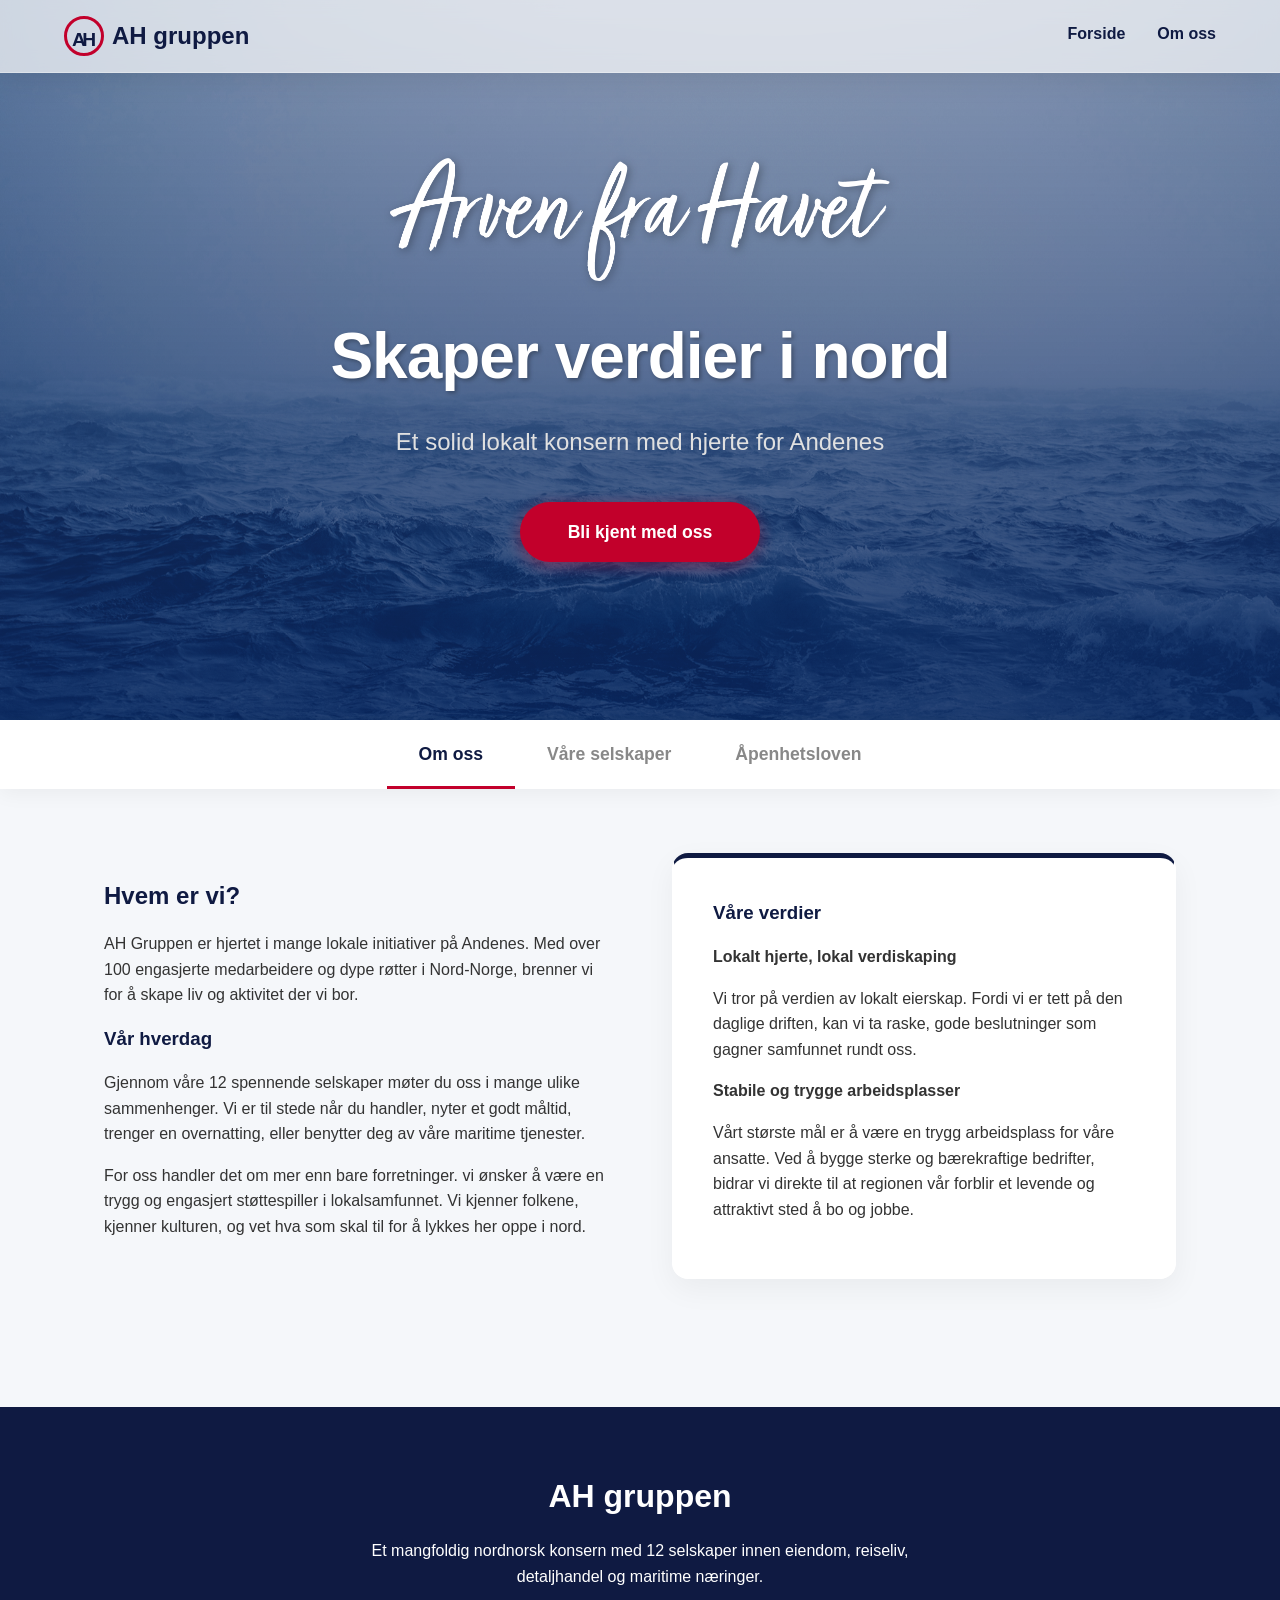
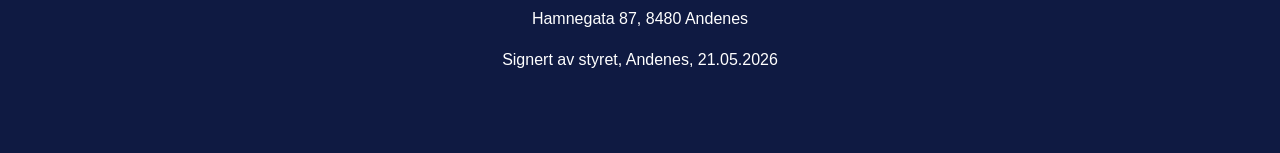
==== index.html @ 5d2a9a2b "Add files via upload" ====
<!DOCTYPE html>
<html lang="no">
<head>
    <meta charset="UTF-8">
    <meta name="viewport" content="width=device-width, initial-scale=1.0">
    <title>AH Gruppen - Arven fra Havet</title>
    <meta name="description" content="AH Gruppen er et nordnorsk konsern med virksomhet innen eiendom, detaljhandel og maritime næringer.">
    <link rel="stylesheet" href="style.css">
    <link rel="preconnect" href="https://fonts.googleapis.com">
    <link rel="preconnect" href="https://fonts.gstatic.com" crossorigin>
    <link rel="icon" href="assets/AHLOGO.png" type="image/png">
    <script src="app.js" defer></script>
</head>
<body>
    <header class="navbar glass-effect">
        <div class="logo">
            <span class="logo-circle">
                <span class="logo-a">A</span>
                <span class="logo-h">H</span>
            </span>
            <span class="logo-text">AH gruppen</span>
        </div>
        <nav class="nav-links">
            <a href="#home" class="nav-item">Forside</a>
            <a href="#om-oss" class="nav-item">Om oss</a>
        </nav>
        <button class="menu-toggle" aria-label="Toggle menu">
            <span></span>
            <span></span>
            <span></span>
        </button>
    </header>

    <main>
        <section class="hero" id="home">
            <div class="hero-bg"></div>
            <div class="hero-content">
                <img src="assets/ArvenfraHavet.hvit.png" alt="Arven fra Havet" class="hero-logo">
                <h1 class="title">Skaper verdier i nord</h1>
                <p class="year">Et solid lokalt konsern med hjerte for Andenes</p>
                <a href="#rapport-innhold" class="scroll-down">Bli kjent med oss</a>
            </div>
        </section>

        <div class="report-nav-wrapper" id="rapport-innhold">
            <nav class="report-nav">
                <button class="tab-btn active" data-target="om-oss">Om oss</button>
                <button class="tab-btn" data-target="selskaper">Våre selskaper</button>
                <button class="tab-btn" data-target="slik-jobber-vi">Åpenhetsloven</button>
            </nav>
        </div>

        <div class="report-content-container">
            <section id="om-oss" class="report-section active fade-in-up">
                <div class="split-layout">
                    <div class="text-col">
                        <h2>Hvem er vi?</h2>
                        <p>AH Gruppen er hjertet i mange lokale initiativer på Andenes. Med over 100 engasjerte medarbeidere og dype røtter i Nord-Norge, brenner vi for å skape liv og aktivitet der vi bor.</p>
                        
                        <h3>Vår hverdag</h3>
                        <p>Gjennom våre 12 spennende selskaper møter du oss i mange ulike sammenhenger. Vi er til stede når du handler, nyter et godt måltid, trenger en overnatting, eller benytter deg av våre maritime tjenester.</p>
                        <p>For oss handler det om mer enn bare forretninger. vi ønsker å være en trygg og engasjert støttespiller i lokalsamfunnet. Vi kjenner folkene, kjenner kulturen, og vet hva som skal til for å lykkes her oppe i nord.</p>
                    </div>
                    <div class="img-col">
                         <div class="card glass-card">
                            <h3>Våre verdier</h3>
                            <p><strong>Lokalt hjerte, lokal verdiskaping</strong></p>
                            <p>Vi tror på verdien av lokalt eierskap. Fordi vi er tett på den daglige driften, kan vi ta raske, gode beslutninger som gagner samfunnet rundt oss.</p>
                            <p><strong>Stabile og trygge arbeidsplasser</strong></p>
                            <p>Vårt største mål er å være en trygg arbeidsplass for våre ansatte. Ved å bygge sterke og bærekraftige bedrifter, bidrar vi direkte til at regionen vår forblir et levende og attraktivt sted å bo og jobbe.</p>
                        </div>
                    </div>
                </div>
            </section>

            <section id="slik-jobber-vi" class="report-section fade-in-up">
                <div class="split-layout reverse">
                     <div class="text-col">
                        <h2>Åpenhetsloven i AH Gruppen</h2>
                        <p>Denne redegjørelsen er gjeldende for AH Gruppen AS med datterselskaper.</p>
                        <p>AH Gruppen har arbeidet med å implementere Åpenhetsloven i tråd med OECDs modell for aktsomhetsvurderinger for ansvarlig næringsliv. Våre aktsomhetsvurderinger foretas i tråd med OECDs retningslinjer for flernasjonale selskaper på området for menneskerettigheter.</p>
                        
                        <h3>Forklaring av ansvar</h3>
                        <p>Arbeidet med å sikre etterlevelse er forankret i styret. Daglig leder <strong>Arne Roald Heggelund-Larssen</strong> har overordnet ansvar for etterlevelse i det daglige.</p>
                        
                        <h3>Vårt verdigrunnlag</h3>
                        <p>Målet er fornøyde kunder, ansatte og samarbeidspartnere. Vi har et verdigrunnlag som bygger på ansvarlighet, langsiktighet og lokal forankring.</p>
                        
                        <a href="rapport.html" class="scroll-down" style="margin-top: 1.5rem; display: block; width: fit-content; margin-left: auto; margin-right: auto;">Les hele PDF-rapporten</a>
                    </div>
                    <div class="img-col process-circle-placeholder">
                        <div class="oecd-circle">
                            <div class="center-text">OECD<br>Modell</div>
                        </div>
                    </div>
                </div>
            </section>



            <section id="selskaper" class="report-section fade-in-up">
                <div class="full-width">
                    <h2>Våre selskaper</h2>
                    <div class="company-grid">
                        <a href="https://whalesafari.no" target="_blank" class="company-card">
                            <img src="assets/aac83d_fc575fdeb3f8428bb2af9b600b64a559~mv2.png" alt="Selskap 1">
                        </a>
                        <a href="https://ofs-norge.no" target="_blank" class="company-card">
                            <img src="assets/aac83d_3b5fa90a2b704b5297f418d4dfc387cd~mv2.png" alt="Selskap 2">
                        </a>
                        <a href="https://activregnskap.no" target="_blank" class="company-card">
                            <img src="assets/aac83d_f4cbfabc9f4441aebbacd36be75088aa~mv2.png" alt="Selskap 3">
                        </a>
                        <a href="https://whale2sea.no" target="_blank" class="company-card">
                            <img src="assets/aac83d_32205778651f49daafca48d1828f7538~mv2.png" alt="Selskap 4">
                        </a>
                        <div class="company-card">
                            <img src="assets/aac83d_a953aceeb54547218968ed5c8ba08563~mv2.png" alt="Selskap 5">
                        </div>
                        <div class="company-card">
                            <img src="assets/aac83d_bc4f94c9ae6c4c5cbbd0ec0c95c60480~mv2.png" alt="Selskap 6" class="invert-img">
                        </div>
                        <div class="company-card">
                            <img src="assets/aac83d_58f4098a07b74561a07a82858064d2a5~mv2.png" alt="Selskap 7">
                        </div>
                        <div class="company-card">
                            <img src="assets/aac83d_97dc7578e2044f23bb555dcc6c09b125~mv2.png" alt="Selskap 8">
                        </div>
                        <div class="company-card">
                            <img src="assets/aac83d_77a7f953963f45b497f2e26a3e6ff512~mv2.png" alt="Selskap 9">
                        </div>
                        <div class="company-card">
                            <img src="assets/aac83d_772e03fec16b49ef92990f8fdca13bad~mv2.png" alt="Selskap 10" class="invert-img">
                        </div>
                        <div class="company-card">
                            <img src="assets/aac83d_9e0b360ad3ab49a1a5e55ad68b7fd964~mv2.png" alt="Selskap 11">
                        </div>
                    </div>
                </div>
            </section>
        </div>
    </main>

    <footer class="footer">
        <div class="footer-content">
            <div class="logo-small">AH gruppen</div>
            <p>Et mangfoldig nordnorsk konsern med 12 selskaper innen eiendom, reiseliv, detaljhandel og maritime næringer.</p>
            <p>Hamnegata 87, 8480 Andenes</p>
            <p>Signert av styret, Andenes, 21.05.2026</p>
        </div>
    </footer>

</body>
</html>
---- style.css ----
:root {
    --navy-blue: #0f1a42;
    --navy-light: #1b2f7a;
    --red: #c2002b;
    --light-blue: #f2f5f9;
    --white: #ffffff;
    --gray-light: #f5f7fa;
    --gray-dark: #333333;
    --font-primary: 'Helvetica Neue', Helvetica, Arial, sans-serif;
    --transition: all 0.3s ease;
}

* {
    margin: 0;
    padding: 0;
    box-sizing: border-box;
}

html {
    scroll-behavior: smooth;
}

body {
    font-family: var(--font-primary);
    color: var(--gray-dark);
    background-color: var(--gray-light);
    line-height: 1.6;
    overflow-x: hidden;
    -webkit-font-smoothing: antialiased;
}

h1, h2, h3, h4 {
    color: var(--navy-blue);
    margin-bottom: 1rem;
    font-weight: 600;
}

p {
    margin-bottom: 1rem;
}

.navbar {
    position: fixed;
    top: 0;
    left: 0;
    width: 100%;
    display: flex;
    justify-content: space-between;
    align-items: center;
    padding: 1rem 5%;
    z-index: 1000;
    transition: padding 0.3s ease, background-color 0.3s ease, backdrop-filter 0.3s ease;
}

.glass-effect {
    background: rgba(255, 255, 255, 0.7);
    backdrop-filter: blur(10px);
    -webkit-backdrop-filter: blur(10px);
    border-bottom: 1px solid rgba(255, 255, 255, 0.3);
    box-shadow: 0 4px 30px rgba(0, 0, 0, 0.1);
}

.solid-effect {
    background: var(--white);
    border-bottom: 1px solid rgba(0, 0, 0, 0.05);
    box-shadow: 0 4px 30px rgba(0, 0, 0, 0.05);
}

.navbar.scrolled {
    background: rgba(255, 255, 255, 0.95);
    padding: 0.8rem 5%;
}

.logo {
    display: flex;
    align-items: center;
    gap: 0.5rem;
    font-weight: 700;
    font-size: 1.5rem;
    color: var(--navy-blue);
}

.logo-circle {
    width: 40px;
    height: 40px;
    border-radius: 50%;
    border: 3px solid var(--red);
    display: flex;
    align-items: center;
    justify-content: center;
    position: relative;
}

.logo-a {
    color: var(--navy-blue);
    font-size: 1.2rem;
    position: absolute;
    left: 5px;
    top: 6px;
}

.logo-h {
    color: var(--navy-blue);
    font-size: 1.2rem;
    position: absolute;
    right: 5px;
    top: 6px;
}

.nav-links {
    display: flex;
    gap: 2rem;
}

.nav-item {
    text-decoration: none;
    color: var(--navy-blue);
    font-weight: 600;
    position: relative;
    padding-bottom: 5px;
    transition: var(--transition);
}

.nav-item::after {
    content: '';
    position: absolute;
    width: 0;
    height: 2px;
    bottom: 0;
    left: 0;
    background-color: var(--red);
    transition: var(--transition);
}

.nav-item:hover::after, .nav-item.active::after {
    width: 100%;
}

.menu-toggle {
    display: none;
}

.hero {
    height: 80vh;
    min-height: 600px;
    position: relative;
    display: flex;
    align-items: center;
    justify-content: center;
    text-align: center;
    color: var(--white);
    padding: 0 5%;
    overflow: hidden;
}

.hero-bg {
    position: absolute;
    top: 0;
    left: 0;
    width: 100%;
    height: 100%;
    background-image: url('assets/2d157c2fa8d141f5b62a4b224ae4c3c3.jpg');
    background-size: cover;
    background-position: center;
    z-index: -2;
    transform: scale(1.05);
    animation: zoomOut 20s infinite alternate linear;
    will-change: transform;
    -webkit-backface-visibility: hidden;
    backface-visibility: hidden;
}

@keyframes zoomOut {
    from { transform: scale(1.05); }
    to { transform: scale(1.1); }
}

.hero::before {
    content: '';
    position: absolute;
    top: 0;
    left: 0;
    width: 100%;
    height: 100%;
    background: linear-gradient(to bottom, rgba(0,32,91,0.4) 0%, rgba(0,32,91,0.8) 100%);
    z-index: -1;
}

.hero-content {
    max-width: 800px;
    animation: fadeInUp 1s ease-out;
}

.hero .hero-logo {
    max-width: 500px;
    width: 100%;
    margin-bottom: 1rem;
    height: auto;
    filter: drop-shadow(2px 2px 4px rgba(0,0,0,0.3));
}

.hero .title {
    font-size: 4rem;
    font-weight: 700;
    margin-bottom: 1rem;
    color: var(--white);
    letter-spacing: -1px;
    text-shadow: 2px 2px 4px rgba(0,0,0,0.3);
}

.hero .year {
    font-size: 1.5rem;
    margin-bottom: 2.5rem;
    color: #e0e0e0;
}

.scroll-down {
    display: inline-block;
    padding: 1rem 3rem;
    background-color: var(--red);
    color: var(--white);
    text-decoration: none;
    border-radius: 50px;
    font-weight: 600;
    font-size: 1.1rem;
    transition: var(--transition);
    box-shadow: 0 4px 15px rgba(200, 16, 46, 0.4);
}

.scroll-down:hover {
    background-color: #a00d25;
    transform: translateY(-3px);
    box-shadow: 0 10px 25px rgba(200, 16, 46, 0.5);
}

.report-nav-wrapper {
    background-color: var(--white);
    position: sticky;
    top: 68px; /* Below navbar */
    z-index: 900;
    box-shadow: 0 4px 20px rgba(0,0,0,0.05);
}

.report-nav {
    display: flex;
    justify-content: center;
    max-width: 1200px;
    margin: 0 auto;
    overflow-x: auto;
}

.tab-btn {
    background: none;
    border: none;
    padding: 1.5rem 2rem;
    font-size: 1.1rem;
    font-weight: 600;
    color: #888;
    cursor: pointer;
    position: relative;
    transition: var(--transition);
    font-family: var(--font-primary);
    white-space: nowrap;
}

.tab-btn::after {
    content: '';
    position: absolute;
    bottom: 0;
    left: 0;
    width: 100%;
    height: 3px;
    background-color: var(--red);
    transform: scaleX(0);
    transition: transform 0.3s ease;
}

.tab-btn:hover {
    color: var(--navy-blue);
    background-color: var(--gray-light);
}

.tab-btn.active {
    color: var(--navy-blue);
}

.tab-btn.active::after {
    transform: scaleX(1);
}

.report-content-container {
    max-width: 1200px;
    margin: 0 auto;
    padding: 4rem 5%;
    min-height: 50vh;
}

.report-section {
    display: none;
    animation: fadeIn 0.5s ease-out;
}

.report-section.active {
    display: block;
}

.split-layout {
    display: grid;
    grid-template-columns: 1fr 1fr;
    gap: 4rem;
    align-items: center;
}

.split-layout.reverse {
    direction: rtl;
}

.split-layout.reverse > * {
    direction: ltr;
}

.full-width {
    width: 100%;
}

.glass-card {
    background: rgba(255, 255, 255, 0.8);
    backdrop-filter: blur(20px);
    -webkit-backdrop-filter: blur(20px);
    border: 1px solid rgba(255,255,255,1);
    box-shadow: 0 20px 40px rgba(0,0,0,0.05);
    padding: 2.5rem;
    border-radius: 20px;
    -webkit-backface-visibility: hidden;
    backface-visibility: hidden;
}

.fancy-list {
    list-style: none;
    margin-top: 1rem;
}

.fancy-list li {
    padding: 0.8rem 0;
    border-bottom: 1px solid rgba(0,32,91,0.05);
    position: relative;
    padding-left: 1.5rem;
    font-weight: 400;
}

.fancy-list li:last-child {
    border-bottom: none;
}

.fancy-list li::before {
    content: '→';
    color: var(--red);
    position: absolute;
    left: 0;
    font-weight: bold;
}

.grid-cards {
    display: grid;
    grid-template-columns: repeat(auto-fit, minmax(300px, 1fr));
    gap: 2rem;
    margin-top: 2rem;
}

.card {
    background: var(--white);
    padding: 2.5rem;
    border-radius: 16px;
    box-shadow: 0 10px 30px rgba(0,0,0,0.05);
    transition: transform 0.3s ease, box-shadow 0.3s ease;
    border-top: 5px solid var(--navy-blue);
    display: flex;
    flex-direction: column;
}

.card:hover {
    transform: translateY(-8px);
    box-shadow: 0 20px 40px rgba(0,0,0,0.1);
}

.highlight-card {
    border-top-color: var(--red);
    background-color: var(--navy-blue);
    color: var(--white);
}

.highlight-card h3 {
    color: var(--white);
}

.rounded-img {
    width: 100%;
    border-radius: 20px;
    object-fit: cover;
    transition: var(--transition);
}

.rounded-img:hover {
    transform: scale(1.02);
}

.shadow-lg {
    box-shadow: 0 25px 50px -12px rgba(0,0,0,0.25);
}

.process-steps {
    list-style: none;
    margin-top: 1.5rem;
}

.process-steps li {
    padding: 1.5rem;
    margin-bottom: 1rem;
    background: var(--white);
    border-radius: 12px;
    border-left: 5px solid var(--red);
    box-shadow: 0 5px 15px rgba(0,0,0,0.05);
    transition: var(--transition);
}

.process-steps li:hover {
    transform: translateX(10px);
}

.alert {
    padding: 1.5rem;
    border-radius: 12px;
    margin-top: 2rem;
    line-height: 1.5;
}

.alert-success {
    background-color: #f0fdf4;
    color: #166534;
    border-left: 5px solid #22c55e;
}

.mt-4 {
    margin-top: 2rem;
}

.company-grid {
    display: grid;
    grid-template-columns: repeat(auto-fit, minmax(200px, 1fr));
    gap: 3rem;
    align-items: center;
    justify-items: center;
}

.company-card {
    background: var(--white);
    padding: 2rem;
    border-radius: 12px;
    box-shadow: 0 5px 15px rgba(0,0,0,0.05);
    transition: var(--transition);
    display: flex;
    justify-content: center;
    align-items: center;
    width: 100%;
    aspect-ratio: 16/9;
}

.company-card:hover {
    transform: translateY(-5px);
    box-shadow: 0 15px 30px rgba(0,0,0,0.1);
}

.company-card img {
    max-width: 100%;
    max-height: 100%;
    object-fit: contain;
}

.invert-img {
    filter: invert(1) brightness(1.2);
}

.process-circle-placeholder {
    display: flex;
    justify-content: center;
    align-items: center;
}

.oecd-circle {
    width: 250px;
    height: 250px;
    border-radius: 50%;
    border: 15px solid var(--navy-blue);
    border-top-color: var(--red);
    border-right-color: var(--light-blue);
    display: flex;
    align-items: center;
    justify-content: center;
    animation: spin 15s linear infinite;
    position: relative;
    box-shadow: 0 15px 35px rgba(0,0,0,0.1);
    will-change: transform;
    -webkit-backface-visibility: hidden;
    backface-visibility: hidden;
}

.oecd-circle .center-text {
    animation: reverse-spin 15s linear infinite;
    font-weight: 700;
    color: var(--navy-blue);
    font-size: 1.5rem;
    text-align: center;
    will-change: transform;
    -webkit-backface-visibility: hidden;
    backface-visibility: hidden;
}

@keyframes spin { 100% { transform: rotate(360deg); } }
@keyframes reverse-spin { 100% { transform: rotate(-360deg); } }

.footer {
    background-color: var(--navy-blue);
    color: var(--white);
    text-align: center;
    padding: 4rem 5%;
    margin-top: 4rem;
}

.footer-content {
    max-width: 600px;
    margin: 0 auto;
}

.footer .logo-small {
    font-size: 2rem;
    font-weight: 700;
    margin-bottom: 1rem;
    color: var(--white);
}

@keyframes fadeInUp {
    from {
        opacity: 0;
        transform: translateY(40px);
    }
    to {
        opacity: 1;
        transform: translateY(0);
    }
}

@keyframes fadeIn {
    from { opacity: 0; }
    to { opacity: 1; }
}

.fade-in-up {
    animation: fadeInUp 0.8s cubic-bezier(0.1, 0.7, 0.1, 1) forwards;
}

@media (max-width: 768px) {
    .split-layout {
        grid-template-columns: 1fr;
        gap: 2rem;
    }
    
    .hero .title {
        font-size: 2rem;
    }
    
    .hero .subtitle {
        font-size: 1.5rem;
    }
    
    .logo {
        font-size: 1.2rem;
        gap: 0.25rem;
    }
    
    .logo-circle {
        width: 32px;
        height: 32px;
    }
    
    .logo-a, .logo-h {
        font-size: 1rem;
        top: 4px;
    }
    
    .logo-a { left: 4px; }
    .logo-h { right: 4px; }
    
    .split-layout.reverse {
        direction: ltr;
    }
    
    .card, .glass-card {
        padding: 1.5rem;
    }
    
    .oecd-circle {
        width: 200px;
        height: 200px;
    }
    
    .menu-toggle {
        display: flex;
        flex-direction: column;
        justify-content: space-between;
        width: 30px;
        height: 21px;
        background: transparent;
        border: none;
        cursor: pointer;
        z-index: 1001;
    }

    .menu-toggle span {
        width: 100%;
        height: 3px;
        background-color: var(--navy-blue);
        border-radius: 10px;
        transition: transform 0.3s ease, opacity 0.3s ease;
    }
    
    .menu-toggle.active span:nth-child(1) {
        transform: translateY(9px) rotate(45deg);
    }
    .menu-toggle.active span:nth-child(2) {
        opacity: 0;
    }
    .menu-toggle.active span:nth-child(3) {
        transform: translateY(-9px) rotate(-45deg);
    }

    .nav-links {
        display: flex;
        flex-direction: column;
        position: absolute;
        top: 100%;
        left: 0;
        width: 100%;
        background: rgba(255, 255, 255, 0.98);
        box-shadow: 0 10px 20px rgba(0,0,0,0.1);
        padding: 2rem 5%;
        transform: translateY(-150%);
        transition: transform 0.3s ease-in-out, opacity 0.3s ease-in-out;
        z-index: 1000;
        opacity: 0;
        pointer-events: none;
        gap: 1.5rem;
        align-items: center;
    }
    
    .nav-links.open {
        transform: translateY(0);
        opacity: 1;
        pointer-events: auto;
    }

    .pdf-viewer-container {
        flex-direction: column;
        height: calc(100vh - 70px);
    }
    
    .pdf-sidebar {
        display: none;
    }
    
    .report-nav {
        justify-content: flex-start;
    }
    
    .report-nav-wrapper {
        top: 57px;
    }
    
    .tab-btn {
        padding: 1rem 1.5rem;
    }
}

#selskaper h2 {
    text-align: center;
    margin-bottom: 3rem;
}

.pdf-viewer-container {
    display: flex;
    height: 100vh;
    padding-top: 70px;
}
.pdf-sidebar {
    width: 350px;
    background: var(--white);
    padding: 2rem;
    overflow-y: auto;
    border-right: 1px solid rgba(0,0,0,0.05);
    box-shadow: 2px 0 10px rgba(0,0,0,0.02);
}
.pdf-content {
    flex-grow: 1;
    background: #e5e5e5;
}
.pdf-sidebar h2 {
    font-size: 1.5rem;
    margin-bottom: 1.5rem;
    color: var(--navy-blue);
}
.pdf-shortcuts {
    list-style: none;
}
.pdf-shortcuts li {
    margin-bottom: 0.8rem;
}
.pdf-shortcuts button {
    background: var(--gray-light);
    border: 1px solid transparent;
    text-align: left;
    font-size: 1.05rem;
    color: var(--gray-dark);
    cursor: pointer;
    width: 100%;
    padding: 1rem;
    border-radius: 8px;
    transition: var(--transition);
    font-weight: 500;
}
.pdf-shortcuts button:hover {
    background: var(--white);
    border-color: var(--red);
    color: var(--navy-blue);
    transform: translateX(5px);
}
.pdf-shortcuts button.active {
    background: var(--red);
    color: var(--white);
    border-color: var(--red);
}
.pdf-frame {
    width: 100%;
    height: 100%;
    border: none;
}
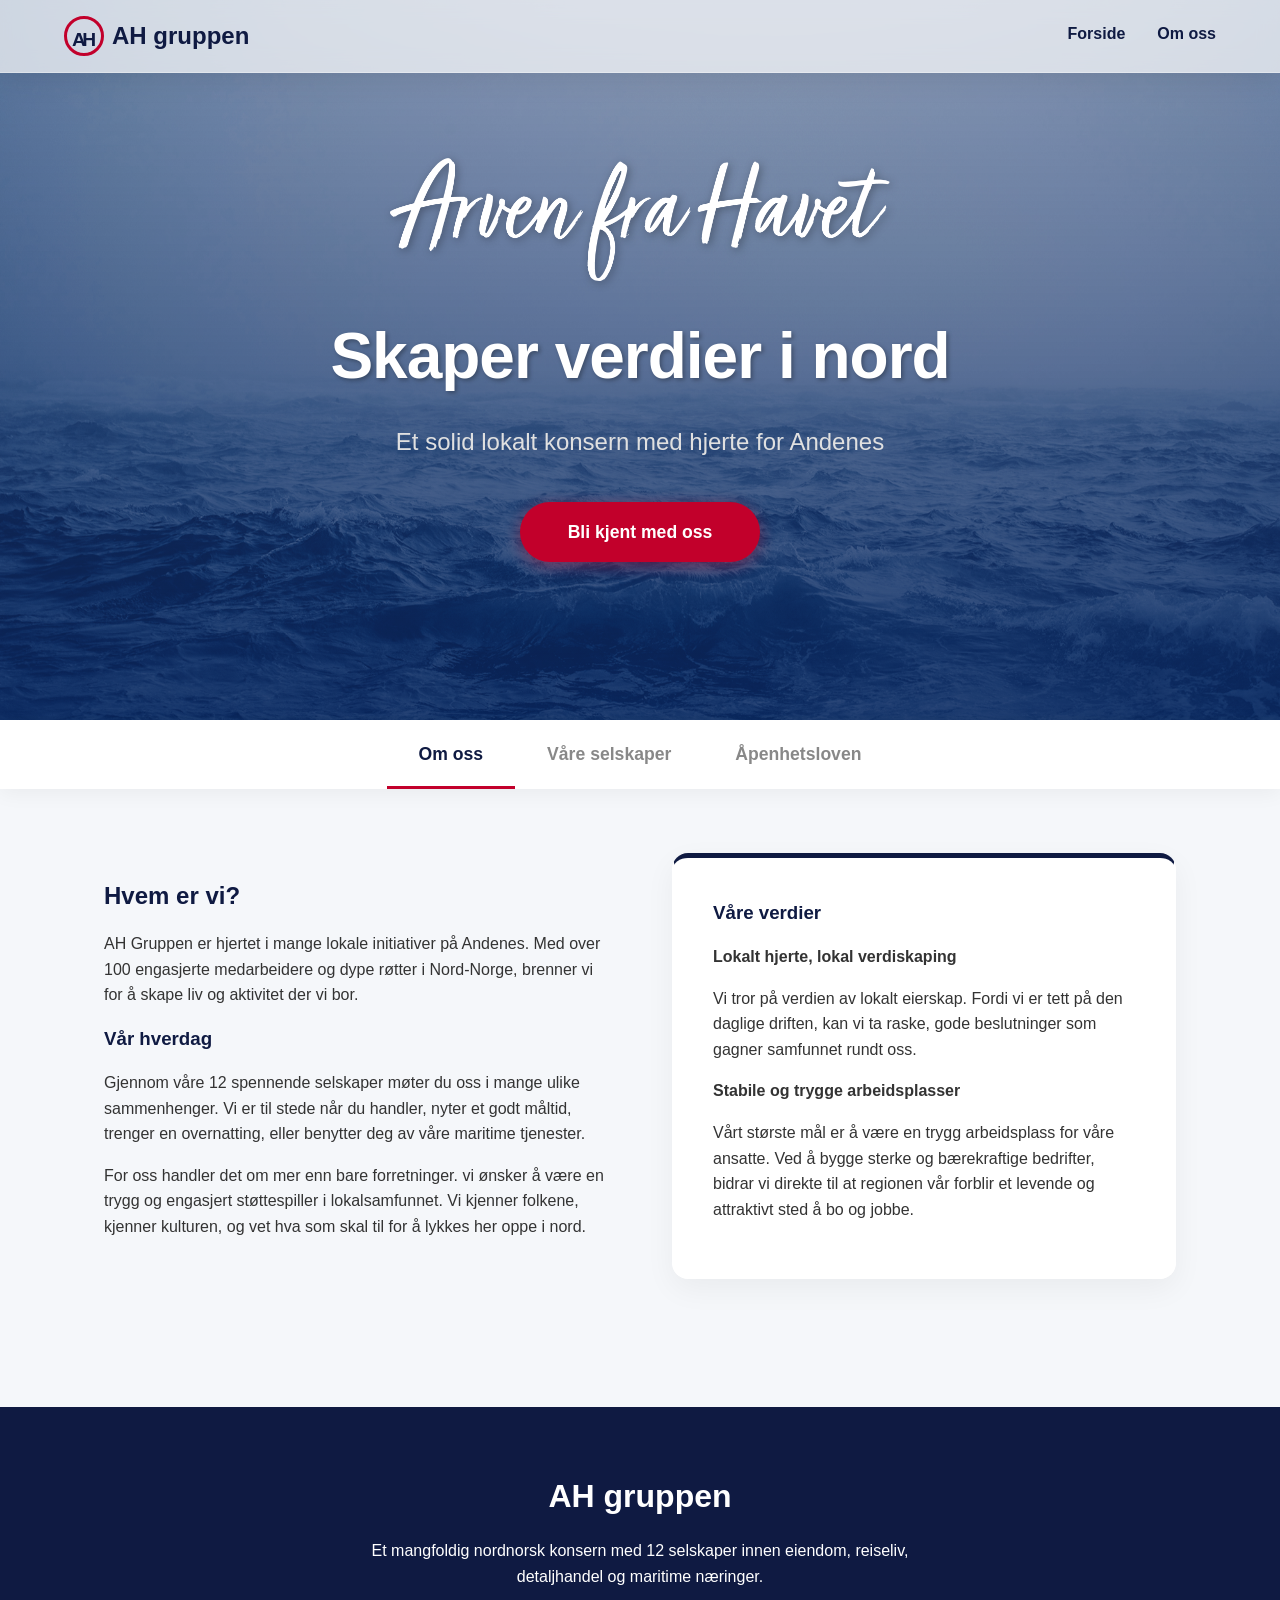
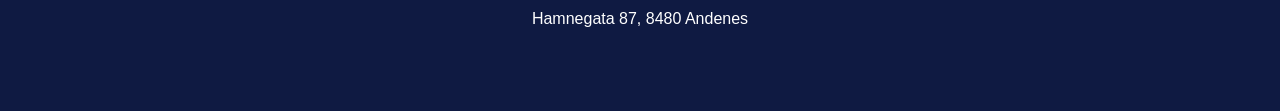
==== commit bdbf83b4: "Implement continuous scroll multi-page PDF viewer with lazy loading and responsive mobile UI improve" ====
--- a/index.html
+++ b/index.html
@@ -102,39 +102,39 @@
                 <div class="full-width">
                     <h2>Våre selskaper</h2>
                     <div class="company-grid">
-                        <a href="https://whalesafari.no" target="_blank" class="company-card">
-                            <img src="assets/aac83d_fc575fdeb3f8428bb2af9b600b64a559~mv2.png" alt="Selskap 1">
-                        </a>
-                        <a href="https://ofs-norge.no" target="_blank" class="company-card">
+                        <a href="https://arresten.no" target="_blank" class="company-card">
                             <img src="assets/aac83d_3b5fa90a2b704b5297f418d4dfc387cd~mv2.png" alt="Selskap 2">
                         </a>
-                        <a href="https://activregnskap.no" target="_blank" class="company-card">
+                        <a href="https://www.facebook.com/Lysverket.kafe/" target="_blank" class="company-card">
                             <img src="assets/aac83d_f4cbfabc9f4441aebbacd36be75088aa~mv2.png" alt="Selskap 3">
                         </a>
-                        <a href="https://whale2sea.no" target="_blank" class="company-card">
+                        <a href="https://whalesafari.no/?lang=no" target="_blank" class="company-card">
                             <img src="assets/aac83d_32205778651f49daafca48d1828f7538~mv2.png" alt="Selskap 4">
                         </a>
-                        <div class="company-card">
+                        <a href="https://www.andenessuitehotel.no/" target="_blank" class="company-card">
                             <img src="assets/aac83d_a953aceeb54547218968ed5c8ba08563~mv2.png" alt="Selskap 5">
-                        </div>
-                        <div class="company-card">
+                        </a>
+                        <a href="https://ofs-norge.no/" target="_blank" class="company-card">
                             <img src="assets/aac83d_bc4f94c9ae6c4c5cbbd0ec0c95c60480~mv2.png" alt="Selskap 6" class="invert-img">
-                        </div>
-                        <div class="company-card">
+                        </a>
+                        <a href="https://www.facebook.com/andenesbaatservice" target="_blank" class="company-card">
                             <img src="assets/aac83d_58f4098a07b74561a07a82858064d2a5~mv2.png" alt="Selskap 7">
-                        </div>
-                        <div class="company-card">
+                        </a>
+                        <a href="https://www.arresten.no/fyrvika" target="_blank" class="company-card">
                             <img src="assets/aac83d_97dc7578e2044f23bb555dcc6c09b125~mv2.png" alt="Selskap 8">
-                        </div>
-                        <div class="company-card">
+                        </a>
+                        <a href="https://whale2sea.no/en" target="_blank" class="company-card">
                             <img src="assets/aac83d_77a7f953963f45b497f2e26a3e6ff512~mv2.png" alt="Selskap 9">
-                        </div>
-                        <div class="company-card">
+                        </a>
+                        <a href="https://thewhale.com/" target="_blank" class="company-card">
                             <img src="assets/aac83d_772e03fec16b49ef92990f8fdca13bad~mv2.png" alt="Selskap 10" class="invert-img">
-                        </div>
-                        <div class="company-card">
+                        </a>
+                        <a href="https://www.facebook.com/p/Shell-Andenes-Servicesenter-100053445225349/" target="_blank" class="company-card">
                             <img src="assets/aac83d_9e0b360ad3ab49a1a5e55ad68b7fd964~mv2.png" alt="Selskap 11">
-                        </div>
+                        </a>
+                        <a href="https://activregnskap.no/" target="_blank" class="company-card">
+                            <img src="assets/aac83d_c06fdcad24f74ef7957b99fea6c6e834~mv2.png" alt="Selskap 12">
+                        </a>
                     </div>
                 </div>
             </section>
@@ -146,7 +146,7 @@
             <div class="logo-small">AH gruppen</div>
             <p>Et mangfoldig nordnorsk konsern med 12 selskaper innen eiendom, reiseliv, detaljhandel og maritime næringer.</p>
             <p>Hamnegata 87, 8480 Andenes</p>
-            <p>Signert av styret, Andenes, 21.05.2026</p>
+          <!--  <p>Signert av styret, Andenes, 21.05.2026</p>-->
         </div>
     </footer>
 
--- a/style.css
+++ b/style.css
@@ -658,6 +658,20 @@
         pointer-events: auto;
     }
 
+    .report-nav {
+        justify-content: flex-start;
+    }
+    
+    .report-nav-wrapper {
+        top: 57px;
+    }
+    
+    .tab-btn {
+        padding: 1rem 1.5rem;
+    }
+}
+
+@media (max-width: 992px) {
     .pdf-viewer-container {
         flex-direction: column;
         height: calc(100vh - 70px);
@@ -666,18 +680,6 @@
     .pdf-sidebar {
         display: none;
     }
-    
-    .report-nav {
-        justify-content: flex-start;
-    }
-    
-    .report-nav-wrapper {
-        top: 57px;
-    }
-    
-    .tab-btn {
-        padding: 1rem 1.5rem;
-    }
 }
 
 #selskaper h2 {
@@ -689,6 +691,7 @@
     display: flex;
     height: 100vh;
     padding-top: 70px;
+    overflow: hidden; /* Prevent page-level scrollbars, force scroll inside sidebar/canvas */
 }
 .pdf-sidebar {
     width: 350px;
@@ -697,10 +700,15 @@
     overflow-y: auto;
     border-right: 1px solid rgba(0,0,0,0.05);
     box-shadow: 2px 0 10px rgba(0,0,0,0.02);
+    flex-shrink: 0; /* Prevent sidebar from squishing below target width */
 }
 .pdf-content {
     flex-grow: 1;
     background: #e5e5e5;
+    min-width: 0; /* Crucial: allow content pane to shrink below its children's natural width */
+    overflow: hidden;
+    display: flex;
+    flex-direction: column;
 }
 .pdf-sidebar h2 {
     font-size: 1.5rem;
@@ -742,3 +750,269 @@
     height: 100%;
     border: none;
 }
+
+/* Custom PDF canvas viewer styling */
+.pdf-viewer-wrapper {
+    display: flex;
+    flex-direction: column;
+    height: 100%;
+    width: 100%;
+    background: #e5e5e5;
+}
+
+.pdf-viewer-wrapper.hidden {
+    display: none !important;
+}
+
+.pdf-toolbar {
+    display: flex;
+    justify-content: space-between;
+    align-items: center;
+    background: var(--navy-blue);
+    color: var(--white);
+    padding: 0.75rem 1.5rem;
+    box-shadow: 0 2px 5px rgba(0,0,0,0.1);
+    z-index: 10;
+    flex-shrink: 0; /* Prevent vertical collapsing when canvas content is large */
+}
+
+.pdf-toolbar-left {
+    display: flex;
+    align-items: center;
+    gap: 1rem;
+}
+
+.pdf-toolbar-center {
+    display: flex;
+    align-items: center;
+    gap: 0.5rem;
+}
+
+.pdf-toolbar-right {
+    display: flex;
+    align-items: center;
+}
+
+.pdf-nav-btn {
+    background: rgba(255, 255, 255, 0.1);
+    border: 1px solid rgba(255, 255, 255, 0.2);
+    color: var(--white);
+    padding: 0.4rem 1rem;
+    border-radius: 4px;
+    cursor: pointer;
+    font-size: 0.9rem;
+    font-weight: 500;
+    transition: var(--transition);
+}
+
+.pdf-nav-btn:hover:not(:disabled) {
+    background: var(--red);
+    border-color: var(--red);
+}
+
+.pdf-nav-btn:disabled {
+    opacity: 0.4;
+    cursor: not-allowed;
+}
+
+.pdf-zoom-btn {
+    background: rgba(255, 255, 255, 0.1);
+    border: 1px solid rgba(255, 255, 255, 0.2);
+    color: var(--white);
+    width: 32px;
+    height: 32px;
+    border-radius: 4px;
+    cursor: pointer;
+    font-size: 1.2rem;
+    font-weight: 700;
+    display: flex;
+    align-items: center;
+    justify-content: center;
+    transition: var(--transition);
+    line-height: 1;
+}
+
+.pdf-zoom-btn:hover:not(:disabled) {
+    background: var(--red);
+    border-color: var(--red);
+}
+
+.pdf-zoom-btn:disabled {
+    opacity: 0.4;
+    cursor: not-allowed;
+}
+
+.page-indicator {
+    font-size: 0.95rem;
+    font-weight: 600;
+    min-width: 100px;
+    text-align: center;
+}
+
+.zoom-indicator {
+    font-size: 0.9rem;
+    font-weight: 600;
+    min-width: 60px;
+    text-align: center;
+}
+
+.pdf-download-link {
+    background: var(--red);
+    color: var(--white);
+    text-decoration: none;
+    padding: 0.4rem 1rem;
+    border-radius: 4px;
+    font-size: 0.9rem;
+    font-weight: 600;
+    transition: var(--transition);
+    box-shadow: 0 2px 8px rgba(194, 0, 43, 0.3);
+}
+
+.pdf-download-link:hover {
+    background: #a00d25;
+    transform: translateY(-1px);
+}
+
+.pdf-canvas-container {
+    flex-grow: 1;
+    overflow: auto; /* allows both vertical and horizontal scrollbars */
+    display: flex;
+    flex-direction: column;
+    align-items: center;
+    padding: 2rem;
+    position: relative;
+    background: #525659; /* Standard dark neutral viewer background for better contrast */
+    scroll-behavior: smooth;
+}
+
+.pdf-page-wrapper {
+    position: relative;
+    margin-bottom: 2rem;
+    box-shadow: 0 10px 30px rgba(0,0,0,0.3);
+    background: var(--white);
+    display: flex;
+    justify-content: center;
+    align-items: center;
+    transition: width 0.2s ease-out;
+    width: 100%;
+    max-width: 100%;
+}
+
+.pdf-page-wrapper:last-child {
+    margin-bottom: 0;
+}
+
+.pdf-page-wrapper canvas {
+    width: 100%;
+    height: 100%;
+    display: block;
+}
+
+.page-loading-placeholder {
+    position: absolute;
+    top: 0;
+    left: 0;
+    width: 100%;
+    height: 100%;
+    display: flex;
+    justify-content: center;
+    align-items: center;
+    background: #e0e0e0;
+    color: #666;
+    font-size: 1.1rem;
+    font-weight: 500;
+    z-index: 1;
+}
+
+.pdf-loader {
+    position: absolute;
+    top: 0;
+    left: 0;
+    width: 100%;
+    height: 100%;
+    background: rgba(82, 86, 89, 0.85);
+    color: var(--white);
+    display: flex;
+    flex-direction: column;
+    justify-content: center;
+    align-items: center;
+    z-index: 5;
+    transition: opacity 0.3s ease;
+}
+
+.pdf-loader.hidden {
+    opacity: 0;
+    pointer-events: none;
+}
+
+.spinner {
+    width: 40px;
+    height: 40px;
+    border: 4px solid rgba(255, 255, 255, 0.1);
+    border-top-color: var(--red);
+    border-radius: 50%;
+    animation: spin 1s linear infinite;
+    margin-bottom: 1rem;
+}
+
+.fallback-hidden {
+    display: none !important;
+}
+
+@media (max-width: 768px) {
+    .pdf-canvas-container {
+        padding: 0.5rem;
+    }
+    .pdf-toolbar {
+        padding: 0.4rem 0.5rem;
+        flex-direction: row;
+        flex-wrap: wrap;
+        gap: 0.4rem;
+        justify-content: space-between;
+    }
+    .pdf-toolbar-left, .pdf-toolbar-center, .pdf-toolbar-right {
+        width: auto;
+        justify-content: center;
+        display: flex;
+        gap: 0.3rem;
+        flex-grow: 1;
+    }
+    .pdf-download-link {
+        width: auto;
+        text-align: center;
+        padding: 0.3rem 0.6rem;
+        font-size: 0.75rem;
+    }
+    .page-indicator {
+        font-size: 0.8rem;
+        min-width: auto;
+    }
+    .pdf-nav-btn {
+        padding: 0.3rem 0.6rem;
+        font-size: 0.75rem;
+    }
+    .pdf-zoom-btn {
+        width: 26px;
+        height: 26px;
+        font-size: 1rem;
+    }
+    .zoom-indicator {
+        min-width: 40px;
+        font-size: 0.8rem;
+    }
+}
+
+@media (max-width: 1200px) {
+    .pdf-sidebar {
+        width: 280px;
+        padding: 1.5rem;
+    }
+    .pdf-sidebar h2 {
+        font-size: 1.3rem;
+    }
+    .pdf-shortcuts button {
+        padding: 0.8rem;
+        font-size: 0.95rem;
+    }
+}
+
